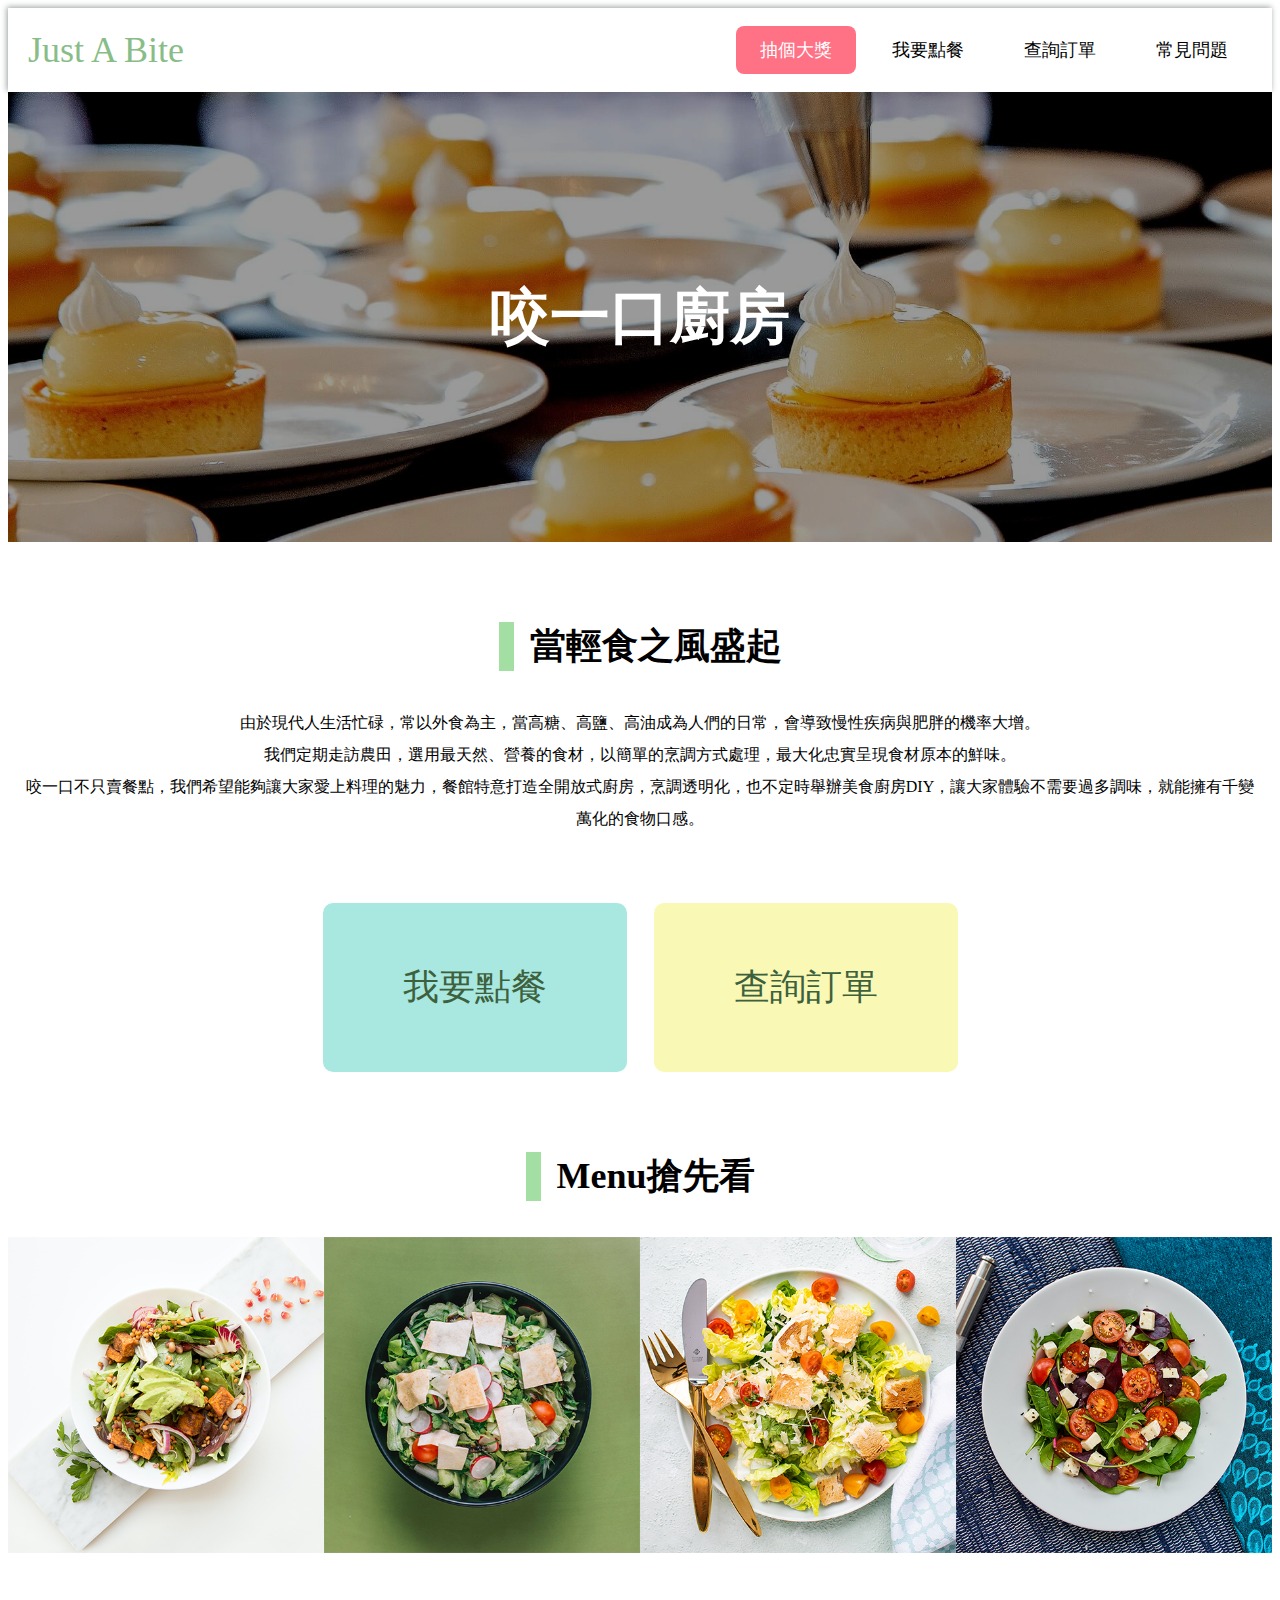
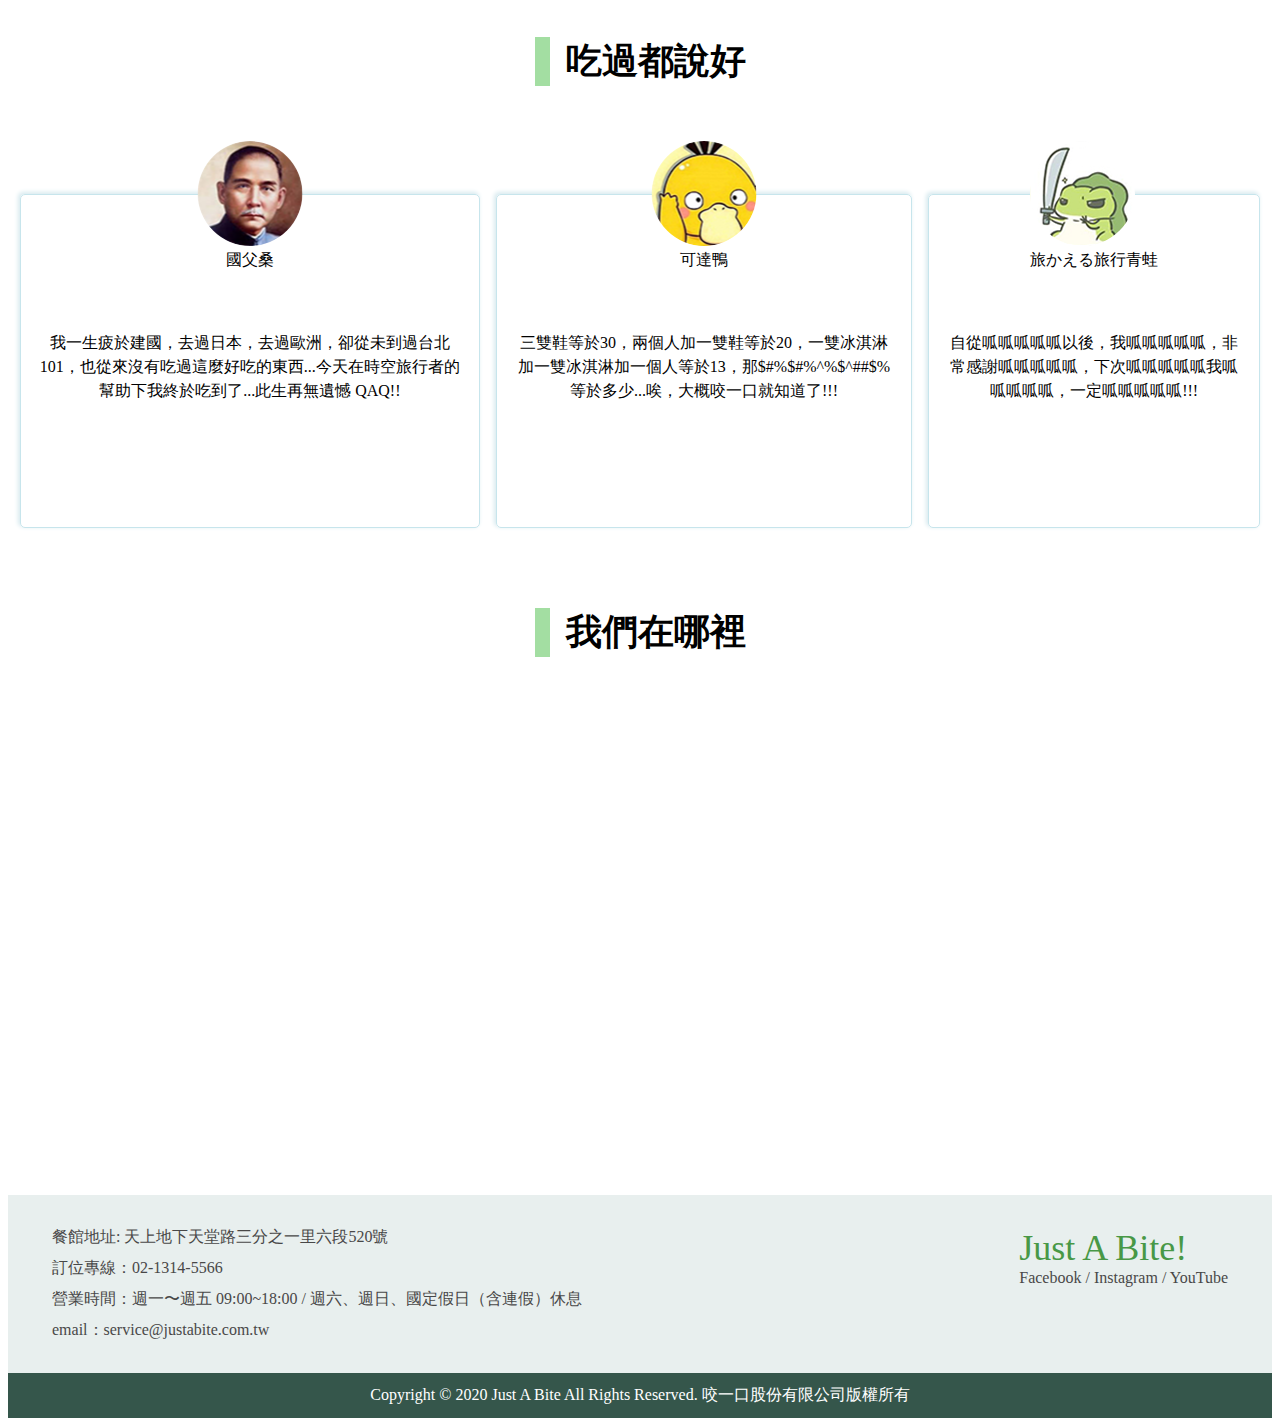
==== homeworks/week6/hw1/index.html @ 58263b22 "hw1 finish" ====
<!doctype html>

<html>
<head>
<meta charset="utf-8">

<title>餐廳官網</title>
<meta name="viewport" content="width=device-width, initial-scale=1.0" />
<link rel="stylesheet" href="https://necolas.github.io/normalize.css/8.0.1/normalize.css" />

<style>

.navbar {
box-shadow: -1.4px -1.4px 6px 0 #97a2a0;
}

.navbar .wrapper {
display: flex;
justify-content : space-between;
align-items: center;
height: 84px;
background: white;
padding: 0px 20px;
}

.navbar__site-name {
color: #88bd87;
font-size: 36px;    
}

.navbar__list {
list-style: none;
margin: 0;
padding: 0;
display: flex;
font-size: 18px;
}

.navbar__list li {
margin-left:12px;
border-radius: 8px;
transition: background 0.1s;
}

.navbar__list li.active, .navbar__list li:hover {
background: #ff7286;
}


.navbar__list li.active a, 
.navbar__list li:hover a {
color:white
}

.navbar__list li a {
display: block;
text-decoration:none ;
color: black;
padding: 12px 24px;
}

.wrapper {
max-width: 1280px;
margin:0 auto;
padding: 0px 12px;
}

.banner {
height: 450px;
position: relative;
background: url(bg.jpg) center/cover no-repeat;
}

.banner:after {
content: '';
position: absolute;
background: rgba(0, 0, 0, 0.4);
top: 0;
left: 0;
right: 0;
bottom: 0;
}

.banner h1 {
display:inline-block;
position: relative;
margin: 0;
color: white;
z-index: 2;
top: 50%;
left: 50%;
transform: translate(-50% , -50%);
font-size: 60px;
font-weight: bold;   
}

h2 {
margin : 0;
}

.section {
text-align: center;
margin-top: 80px;
}

.section__title {
font-size: 36px;
border-left: solid 15px #a3dea2;
display: inline-block;
padding-left: 16px;
margin-bottom: 36px;
}

.section__desc {
font-size: 16px;
line-height: 2em;
margin: 0px 0px 68px 0px; 
}

.button {
padding: 60px 80px;
font-size: 36px;
color: #3e613d;
display: inline-block;
border-radius: 10px;
cursor: pointer;
transition: transform 0.1s;
}

.button:hover {
    transform: scale(1.1);
}

.btn-order {
    background: #a8e8e1;
}

.btn-query {
    margin-left: 23px;
    background: #f9f9b5;
}

.section__images {
    display: flex;
}

.section__images div {
    width: 25%;
}

.section__images img {
    width: 100%;
}

footer {
    margin-top: 48px;
}

.footer__bottom {
    background:  #35564b;
    padding: 12px;
    text-align: center;
    color: white;
    font-size: 16px;
}

.footer__top {
    background: #e8efee;
    padding: 32px;
    color: #484848;
}

.footer__top .wrapper {
    display: flex;
    justify-content: space-between;
}

.footer__info {
    margin-right: 16px;
}

.footer__info div + div {
    margin-top: 10px;
}

.footer__site {
    font-size: 36px;
    color:#489846;
}

.section__comments {
    display: flex;
    margin-top: 72px;
}

.comment {
    border-radius: 5px;
    box-shadow: -1.4px -1.4px 4px 0 #d8eaef;
    border: solid 1px #c7e5ec;
    height: 300px; 
    padding: 16px;
    position: relative;
}

.comment + .comment {
    margin-left: 16px;
}

.comment__avatar {
    width: 105px;
    height: 105px;
    border-radius: 50%;
    overflow: hidden;
}


.comment__avatar img {
width: 100%;
height: 100%;    
}

.comment__author {
display: inline-block;
position: absolute;
top: 18px;
left: 50%;
transform: translate(-50%, -50%);
}

.comment__author p {
margin-top: 5px;
line-height: 18px;
}


.comment__content {
position: relative;
top: 40%;
line-height: 1.5em;

}

@media (max-width: 768px) {
 .navbar .wrapper {
    height: 120px;
    flex-direction: column;
    justify-content: space-between;
    padding: 0px;
}

.navbar__site-name {
    margin-top: 10px;
}

.navbar__list {
    display: flex;
    width: 100%;

}

.navbar__list li {
    flex: 1;
    margin-left: 0;
    border-radius: 0;
    text-align: center;
}

.btn-query {
    margin-left: 0;
    margin-top: 16px;
}

.section__images {
    flex-direction: column;
}

.section__images div {
    width: 100%;
}

.footer__top .wrapper {
    flex-direction: column-reverse;
}

.footer__info {
    margin-right: 0;
    margin-top: 16px;
}

.section__comments {
    flex-direction: column;
}

.comment + .comment {
    margin-left: 0;
    margin-top: 86px;
    }
}


</style>
</head>

<body>
<nav class="navbar">
<div class="wrapper">
<div class="navbar__site-name">  
Just A Bite
</div>
<ul class="navbar__list">
<li class="active"><a href="#">抽個大獎</a></li>
<li><a href="#">我要點餐</a></li>
<li><a href="#">查詢訂單</a></li>
<li><a href="#">常見問題</a></li>
</ul>
</div>
</nav> 

<section class="banner"> 
<h1>咬一口廚房</h1>
</section>
<div class="wrapper">
<section class="section">
<h2 class="section__title">
    當輕食之風盛起
</h2>
<p class="section__desc">
    由於現代人生活忙碌，常以外食為主，當高糖、高鹽、高油成為人們的日常，會導致慢性疾病與肥胖的機率大增。
    <br>
    我們定期走訪農田，選用最天然、營養的食材，以簡單的烹調方式處理，最大化忠實呈現食材原本的鮮味。
    <br>
    咬一口不只賣餐點，我們希望能夠讓大家愛上料理的魅力，餐館特意打造全開放式廚房，烹調透明化，也不定時舉辦美食廚房DIY，讓大家體驗不需要過多調味，就能擁有千變萬化的食物口感。
    <br>
</p>
<div class="buttons">
    <div class="button btn-order">
        我要點餐
    </div>
    <div class="button btn-query">
        查詢訂單
    </div>
</div>
</section>
</div>

<section class="section">
<h2 class="section__title">
Menu搶先看
</h2>

<div class="section__images">
<div><img src="f-001.png" /></div>
<div><img src="f-002.png" /></div>
<div><img src="f-003.png" /></div>
<div><img src="f-004.png" /></div>
</div>
</section>


<div class="wrapper">
    <section class="section">
        <h2 class="section__title">
    吃過都說好
    </h2>
<div class="section__comments">
    <div class="comment">
        <div class="comment__author">
            <div class="comment__avatar">
                 <img src="./avatar.png" />
        </div>
        <p>國父桑</p>
    </div>
<div class="comment__content">
    我一生疲於建國，去過日本，去過歐洲，卻從未到過台北101，也從來沒有吃過這麼好吃的東西...今天在時空旅行者的幫助下我終於吃到了...此生再無遺憾 QAQ!!
    </div>
</div>
<div class="comment">
    <div class="comment__author">
    <div class="comment__avatar">
        <img src="./p-2.png" />
    </div>
    <p>可達鴨</p>
</div>
<div class="comment__content">
    三雙鞋等於30，兩個人加一雙鞋等於20，一雙冰淇淋加一雙冰淇淋加一個人等於13，那$#%$#%^%$^##$%等於多少...唉，大概咬一口就知道了!!!
</div>
</div>


<div class="comment">
    <div class="comment__author">
    <div class="comment__avatar">
        <img src="./p-3.png" />
    </div>
    <p>旅かえる旅行青蛙</p>
</div>
<div class="comment__content">
    自從呱呱呱呱呱以後，我呱呱呱呱呱，非常感謝呱呱呱呱呱，下次呱呱呱呱呱我呱呱呱呱呱，一定呱呱呱呱呱!!!
</div>
</div>
</div>
</section>



<section class="section">
<h2 class="section__title">
    我們在哪裡
</h2>
<iframe src="https://www.google.com/maps/embed?pb=!1m18!1m12!1m3!1d3615.014645502561!2d121.56166261437475!3d25.033577044463787!2m3!1f0!2f0!3f0!3m2!1i1024!2i768!4f13.1!3m3!1m2!1s0x3442abb6da80a7ad%3A0xacc4d11dc963103c!2z5Y-w5YyXMTAx!5e0!3m2!1szh-TW!2stw!4v1622542086193!5m2!1szh-TW!2stw" 
width="100%" height="450" style="border:0;" allowfullscreen="" loading="lazy">
</iframe>
</section>
</div>

<footer>
<div class="footer__top">
<div class="wrapper">
    <div class="footer__info">
    <div>餐館地址: 天上地下天堂路三分之一里六段520號</div>
    <div>訂位專線：02-1314-5566</div>
    <div>營業時間：週一〜週五 09:00~18:00 / 週六、週日、國定假日（含連假）休息</div>
    <div>email：service@justabite.com.tw</div>
    </div>
    <div>
        <div class="footer__site">Just A Bite!</div>
        <div>Facebook / Instagram / YouTube</div>
    </div>
</div>
</div>
<div class="footer__bottom">
Copyright © 2020 Just A Bite All Rights Reserved. 咬一口股份有限公司版權所有 
</div>
</footer>
</body>
</html>
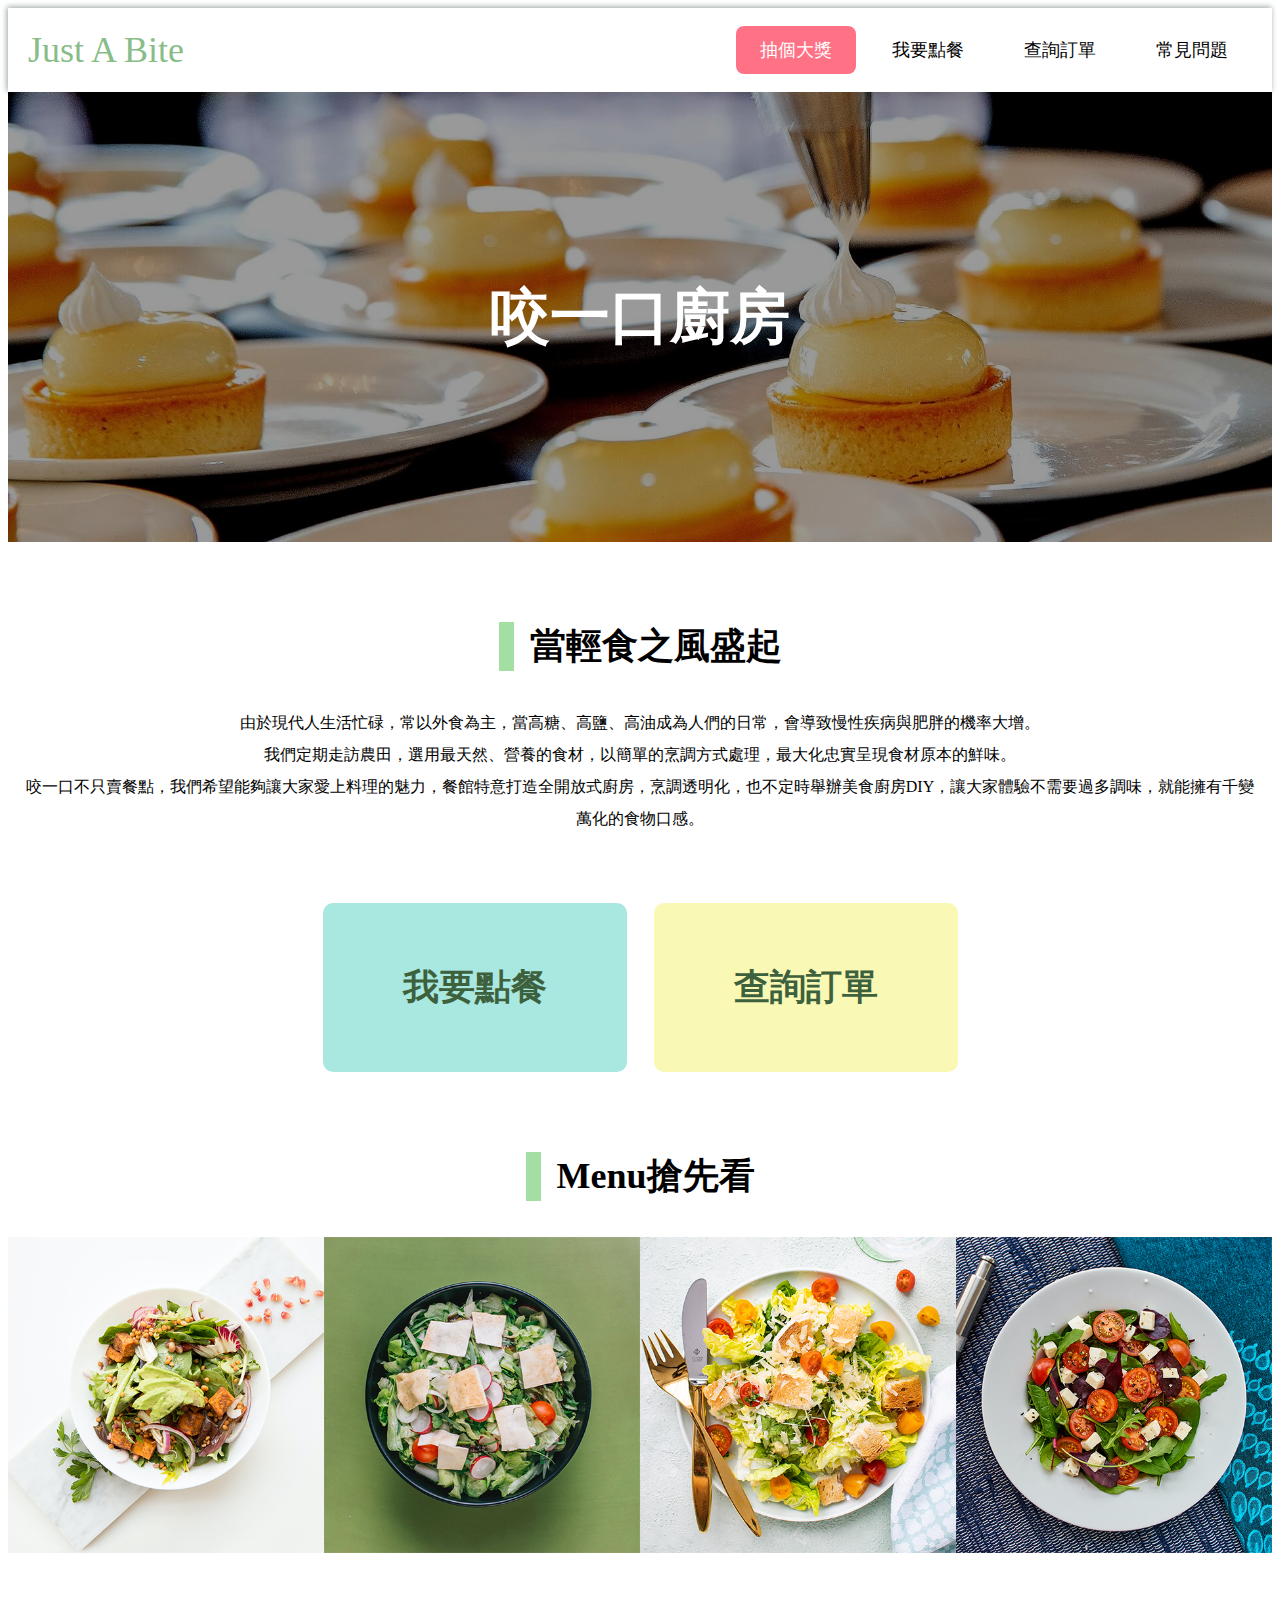
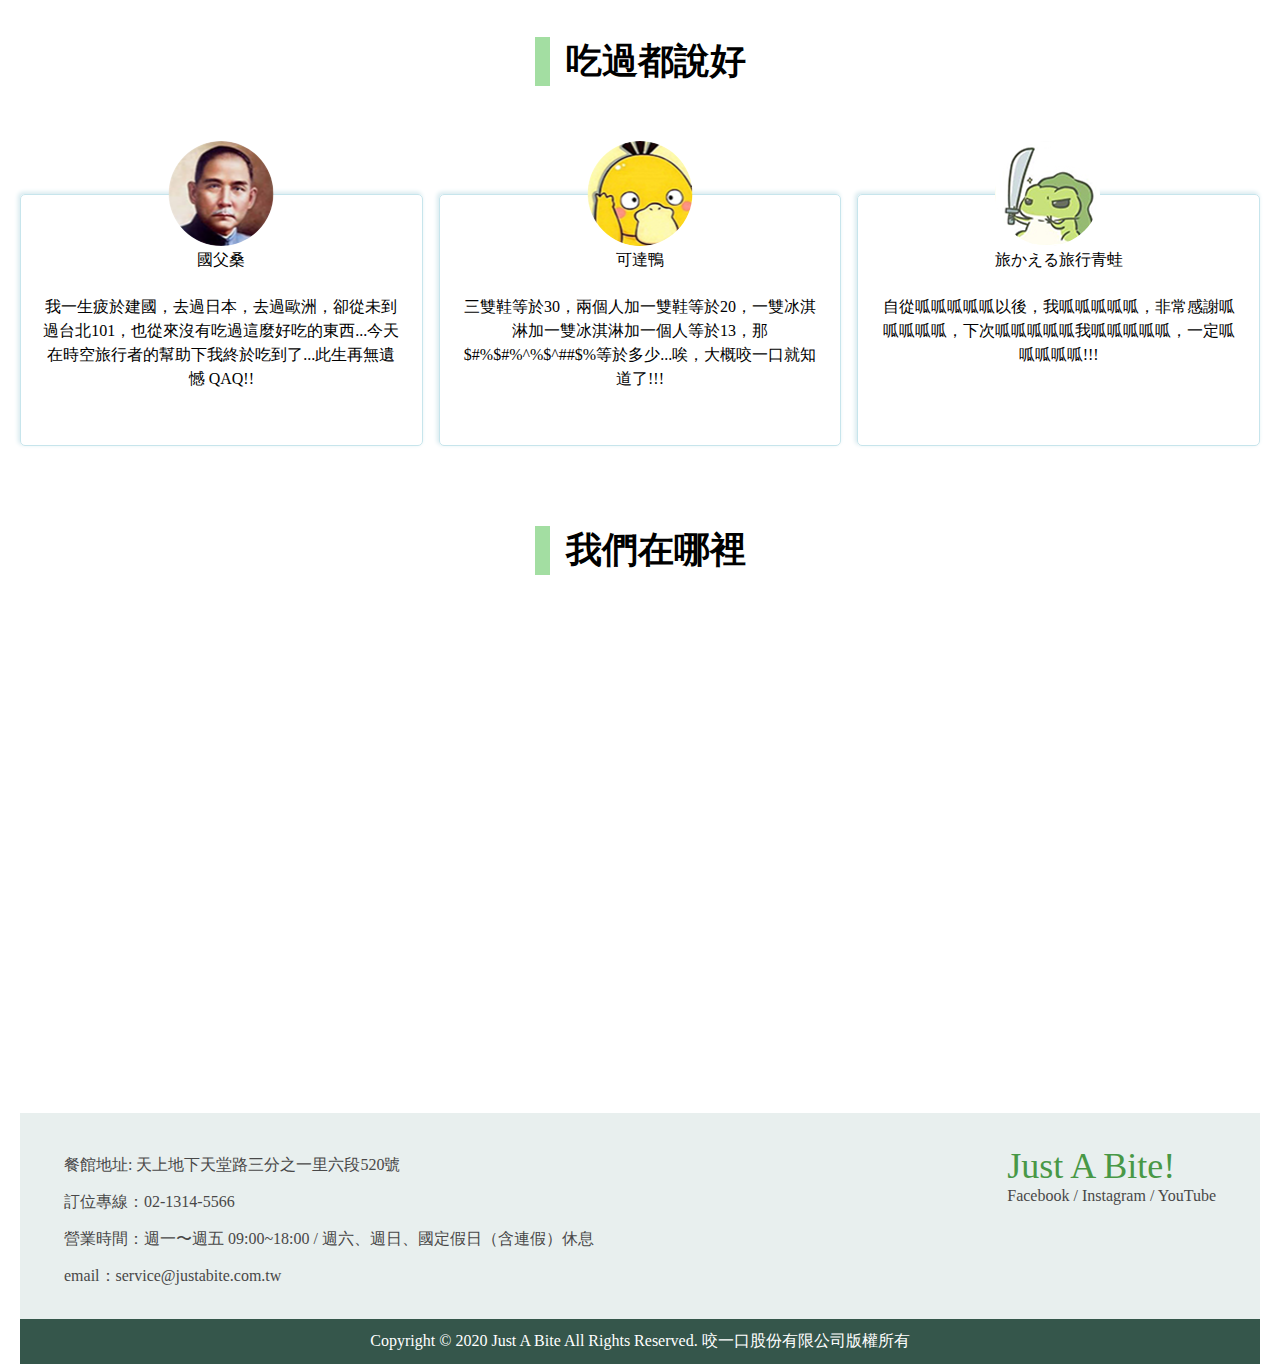
==== commit 2d37aa69: "hw update and finish" ====
--- a/homeworks/week6/hw1/index.html
+++ b/homeworks/week6/hw1/index.html
@@ -11,120 +11,120 @@
 <style>
 
 .navbar {
-box-shadow: -1.4px -1.4px 6px 0 #97a2a0;
+    box-shadow: -1.4px -1.4px 6px 0 #97a2a0;
 }
 
 .navbar .wrapper {
-display: flex;
-justify-content : space-between;
-align-items: center;
-height: 84px;
-background: white;
-padding: 0px 20px;
+    display: flex;
+    justify-content : space-between;
+    align-items: center;
+    height: 84px;
+    background: white;
+    padding: 0px 20px;
 }
 
 .navbar__site-name {
-color: #88bd87;
-font-size: 36px;    
+    color: #88bd87;
+    font-size: 36px;    
 }
 
 .navbar__list {
-list-style: none;
-margin: 0;
-padding: 0;
-display: flex;
-font-size: 18px;
+    list-style: none;
+    margin: 0;
+    padding: 0;
+    display: flex;
+    font-size: 18px;
 }
 
 .navbar__list li {
-margin-left:12px;
-border-radius: 8px;
-transition: background 0.1s;
+    margin-left:12px;
+    border-radius: 8px;
+    transition: background 0.1s;
 }
 
 .navbar__list li.active, .navbar__list li:hover {
-background: #ff7286;
+    background: #ff7286;
 }
 
 
 .navbar__list li.active a, 
 .navbar__list li:hover a {
-color:white
+    color:white
 }
 
 .navbar__list li a {
-display: block;
-text-decoration:none ;
-color: black;
-padding: 12px 24px;
+    display: block;
+    text-decoration:none ;
+    color: black;
+    padding: 12px 24px;
 }
 
 .wrapper {
-max-width: 1280px;
-margin:0 auto;
-padding: 0px 12px;
+    max-width: 1280px;
+    margin:0 auto;
+    padding: 0px 12px;
 }
 
 .banner {
-height: 450px;
-position: relative;
-background: url(bg.jpg) center/cover no-repeat;
+    height: 450px;
+    position: relative;
+    background: url(bg.jpg) center/cover no-repeat;
 }
 
 .banner:after {
-content: '';
-position: absolute;
-background: rgba(0, 0, 0, 0.4);
-top: 0;
-left: 0;
-right: 0;
-bottom: 0;
+    content: '';
+    position: absolute;
+    background: rgba(0, 0, 0, 0.4);
+    top: 0;
+    left: 0;
+    right: 0;
+    bottom: 0;
 }
 
 .banner h1 {
-display:inline-block;
-position: relative;
-margin: 0;
-color: white;
-z-index: 2;
-top: 50%;
-left: 50%;
-transform: translate(-50% , -50%);
-font-size: 60px;
-font-weight: bold;   
+    display:inline-block;
+    position: relative;
+    margin: 0;
+    color: white;
+    z-index: 2;
+    top: 50%;
+    left: 50%;
+    transform: translate(-50% , -50%);
+    font-size: 60px;
+    font-weight: bold;   
 }
 
 h2 {
-margin : 0;
+    margin : 0;
 }
 
 .section {
-text-align: center;
-margin-top: 80px;
+    text-align: center;
+    margin-top: 80px;
 }
 
 .section__title {
-font-size: 36px;
-border-left: solid 15px #a3dea2;
-display: inline-block;
-padding-left: 16px;
-margin-bottom: 36px;
+    font-size: 36px;
+    border-left: solid 15px #a3dea2;
+    display: inline-block;
+    padding-left: 16px;
+    margin-bottom: 36px;
 }
 
 .section__desc {
-font-size: 16px;
-line-height: 2em;
-margin: 0px 0px 68px 0px; 
+    font-size: 16px;
+    line-height: 2em;
+    margin: 0px 0px 68px 0px; 
 }
 
 .button {
-padding: 60px 80px;
-font-size: 36px;
-color: #3e613d;
-display: inline-block;
-border-radius: 10px;
-cursor: pointer;
-transition: transform 0.1s;
+    padding: 60px 80px;
+    font-size: 36px;
+    color: #3e613d;
+    display: inline-block;
+    border-radius: 10px;
+    cursor: pointer;
+    transition: transform 0.1s;
 }
 
 .button:hover {
@@ -133,15 +133,18 @@
 
 .btn-order {
     background: #a8e8e1;
+    font-weight: bold;
 }
 
 .btn-query {
     margin-left: 23px;
     background: #f9f9b5;
+    font-weight: bold;
 }
 
 .section__images {
     display: flex;
+    justify-content: center;
 }
 
 .section__images div {
@@ -152,8 +155,69 @@
     width: 100%;
 }
 
+.section__comments {
+    display: flex;
+    margin-top: 72px;
+}
+
+.comment {
+    border-radius: 5px;
+    box-shadow: -1.4px -1.4px 4px 0 #d8eaef;
+    border: solid 1px #c7e5ec;
+    min-height: 210px; 
+    padding: 20px;
+    position: relative;
+    width: 80%;
+    font-size: 16px;
+}
+
+.comment + .comment {
+    margin-left: 16px;
+}
+
+.comment__avatar {
+    width: 105px;
+    height: 105px;
+    border-radius: 50%;
+    overflow: hidden;
+}
+
+
+.comment__avatar img {
+    width: 100%;
+    height: 100%;    
+}
+
+.comment__author {
+    display: inline-block;
+    position: absolute;
+    top: 18px;
+    left: 50%;
+    transform: translate(-50%, -50%);
+}
+
+.comment__author p {
+    margin-top: 5px;
+    line-height: 18px;
+}
+
+
+.comment__content {
+    position: relative;
+    padding-top: 80px;
+    line-height: 1.5em;
+    letter-spacing: normal;
+}
+
 footer {
     margin-top: 48px;
+}
+
+.footer__top {
+    background: #e8efee;
+    padding: 35px 40px 40px 40px;
+    font-size: 16px;
+    color: #484848;
 }
 
 .footer__bottom {
@@ -177,68 +241,27 @@
 
 .footer__info {
     margin-right: 16px;
+    margin-top: 10px;
 }
 
 .footer__info div + div {
-    margin-top: 10px;
+    margin-top: 16px;
 }
 
 .footer__site {
     font-size: 36px;
     color:#489846;
-}
-
-.section__comments {
-    display: flex;
-    margin-top: 72px;
-}
-
-.comment {
-    border-radius: 5px;
-    box-shadow: -1.4px -1.4px 4px 0 #d8eaef;
-    border: solid 1px #c7e5ec;
-    height: 300px; 
-    padding: 16px;
-    position: relative;
-}
-
-.comment + .comment {
-    margin-left: 16px;
-}
-
-.comment__avatar {
-    width: 105px;
-    height: 105px;
-    border-radius: 50%;
-    overflow: hidden;
-}
-
-
-.comment__avatar img {
-width: 100%;
-height: 100%;    
-}
-
-.comment__author {
-display: inline-block;
-position: absolute;
-top: 18px;
-left: 50%;
-transform: translate(-50%, -50%);
-}
-
-.comment__author p {
-margin-top: 5px;
-line-height: 18px;
-}
-
-
-.comment__content {
-position: relative;
-top: 40%;
-line-height: 1.5em;
-
-}
+    font-family: Questrial;
+}
+
+.footer__bottom {
+    background-color: #35564b;
+    padding: 12px;
+    text-align: center;
+    color: white;
+    font-size: 16px;
+}
+
 
 @media (max-width: 768px) {
  .navbar .wrapper {
@@ -255,7 +278,6 @@
 .navbar__list {
     display: flex;
     width: 100%;
-
 }
 
 .navbar__list li {
@@ -297,140 +319,139 @@
     }
 }
 
-
 </style>
 </head>
 
 <body>
-<nav class="navbar">
-<div class="wrapper">
-<div class="navbar__site-name">  
-Just A Bite
-</div>
-<ul class="navbar__list">
-<li class="active"><a href="#">抽個大獎</a></li>
-<li><a href="#">我要點餐</a></li>
-<li><a href="#">查詢訂單</a></li>
-<li><a href="#">常見問題</a></li>
-</ul>
-</div>
-</nav> 
-
-<section class="banner"> 
-<h1>咬一口廚房</h1>
-</section>
-<div class="wrapper">
-<section class="section">
-<h2 class="section__title">
-    當輕食之風盛起
-</h2>
-<p class="section__desc">
+  <nav class="navbar">
+    <div class="wrapper">
+      <div class="navbar__site-name">  
+        Just A Bite
+      </div>
+        <ul class="navbar__list">
+        <li class="active"><a href="#">抽個大獎</a></li>
+        <li><a href="#">我要點餐</a></li>
+        <li><a href="#">查詢訂單</a></li>
+        <li><a href="#">常見問題</a></li>
+        </ul>
+    </div>
+  </nav> 
+
+  <section class="banner"> 
+    <h1>咬一口廚房</h1>
+  </section>
+  <div class="wrapper">
+    <section class="section">
+      <h2 class="section__title">
+         當輕食之風盛起
+      </h2>
+  <p class="section__desc">
     由於現代人生活忙碌，常以外食為主，當高糖、高鹽、高油成為人們的日常，會導致慢性疾病與肥胖的機率大增。
     <br>
     我們定期走訪農田，選用最天然、營養的食材，以簡單的烹調方式處理，最大化忠實呈現食材原本的鮮味。
     <br>
     咬一口不只賣餐點，我們希望能夠讓大家愛上料理的魅力，餐館特意打造全開放式廚房，烹調透明化，也不定時舉辦美食廚房DIY，讓大家體驗不需要過多調味，就能擁有千變萬化的食物口感。
     <br>
-</p>
-<div class="buttons">
+  </p>
+  <div class="buttons">
     <div class="button btn-order">
         我要點餐
     </div>
     <div class="button btn-query">
         查詢訂單
     </div>
-</div>
-</section>
-</div>
-
-<section class="section">
-<h2 class="section__title">
-Menu搶先看
-</h2>
-
-<div class="section__images">
-<div><img src="f-001.png" /></div>
-<div><img src="f-002.png" /></div>
-<div><img src="f-003.png" /></div>
-<div><img src="f-004.png" /></div>
-</div>
-</section>
-
-
-<div class="wrapper">
+  </div>
+    </section>
+  </div>
+
+  <section class="section">
+    <h2 class="section__title">
+        Menu搶先看
+    </h2>
+
+  <div class="section__images">
+    <div><img src="f-001.png" /></div>
+    <div><img src="f-002.png" /></div>
+    <div><img src="f-003.png" /></div>
+    <div><img src="f-004.png" /></div>
+  </div>
+  </section>
+
+
+  <div class="wrapper">
+    <section class="section">
+      <h2 class="section__title">
+        吃過都說好
+      </h2>
+  <div class="section__comments">
+    <div class="comment">
+      <div class="comment__author">
+        <div class="comment__avatar">
+          <img src="./avatar.png" />
+        </div>
+          <p>國父桑</p>
+      </div>
+        <div class="comment__content">
+         我一生疲於建國，去過日本，去過歐洲，卻從未到過台北101，也從來沒有吃過這麼好吃的東西...今天在時空旅行者的幫助下我終於吃到了...此生再無遺憾 QAQ!!
+        </div>
+    </div>
+  <div class="comment">
+    <div class="comment__author">
+        <div class="comment__avatar">
+            <img src="./p-2.png" />
+        </div>
+           <p>可達鴨</p>
+    </div>
+        <div class="comment__content">
+        三雙鞋等於30，兩個人加一雙鞋等於20，一雙冰淇淋加一雙冰淇淋加一個人等於13，那$#%$#%^%$^##$%等於多少...唉，大概咬一口就知道了!!!
+        </div>
+  </div>
+
+
+  <div class="comment">
+    <div class="comment__author">
+      <div class="comment__avatar">
+        <img src="./p-3.png" />
+      </div>
+    <p>旅かえる旅行青蛙</p>
+    </div>
+        <div class="comment__content">
+         自從呱呱呱呱呱以後，我呱呱呱呱呱，非常感謝呱呱呱呱呱，下次呱呱呱呱呱我呱呱呱呱呱，一定呱呱呱呱呱!!!
+        </div>
+  </div>
+  </div>
+  </section>
+
+
+  <div class="wrapper">
     <section class="section">
         <h2 class="section__title">
-    吃過都說好
-    </h2>
-<div class="section__comments">
-    <div class="comment">
-        <div class="comment__author">
-            <div class="comment__avatar">
-                 <img src="./avatar.png" />
-        </div>
-        <p>國父桑</p>
-    </div>
-<div class="comment__content">
-    我一生疲於建國，去過日本，去過歐洲，卻從未到過台北101，也從來沒有吃過這麼好吃的東西...今天在時空旅行者的幫助下我終於吃到了...此生再無遺憾 QAQ!!
-    </div>
-</div>
-<div class="comment">
-    <div class="comment__author">
-    <div class="comment__avatar">
-        <img src="./p-2.png" />
-    </div>
-    <p>可達鴨</p>
-</div>
-<div class="comment__content">
-    三雙鞋等於30，兩個人加一雙鞋等於20，一雙冰淇淋加一雙冰淇淋加一個人等於13，那$#%$#%^%$^##$%等於多少...唉，大概咬一口就知道了!!!
-</div>
-</div>
-
-
-<div class="comment">
-    <div class="comment__author">
-    <div class="comment__avatar">
-        <img src="./p-3.png" />
-    </div>
-    <p>旅かえる旅行青蛙</p>
-</div>
-<div class="comment__content">
-    自從呱呱呱呱呱以後，我呱呱呱呱呱，非常感謝呱呱呱呱呱，下次呱呱呱呱呱我呱呱呱呱呱，一定呱呱呱呱呱!!!
-</div>
-</div>
-</div>
-</section>
-
-
-
-<section class="section">
-<h2 class="section__title">
-    我們在哪裡
-</h2>
-<iframe src="https://www.google.com/maps/embed?pb=!1m18!1m12!1m3!1d3615.014645502561!2d121.56166261437475!3d25.033577044463787!2m3!1f0!2f0!3f0!3m2!1i1024!2i768!4f13.1!3m3!1m2!1s0x3442abb6da80a7ad%3A0xacc4d11dc963103c!2z5Y-w5YyXMTAx!5e0!3m2!1szh-TW!2stw!4v1622542086193!5m2!1szh-TW!2stw" 
-width="100%" height="450" style="border:0;" allowfullscreen="" loading="lazy">
-</iframe>
-</section>
-</div>
+             我們在哪裡
+        </h2>
+        <iframe src="https://www.google.com/maps/embed?pb=!1m18!1m12!1m3!1d3615.014645502561!2d121.56166261437475!3d25.033577044463787!2m3!1f0!2f0!3f0!3m2!1i1024!2i768!4f13.1!3m3!1m2!1s0x3442abb6da80a7ad%3A0xacc4d11dc963103c!2z5Y-w5YyXMTAx!5e0!3m2!1szh-TW!2stw!4v1622542086193!5m2!1szh-TW!2stw" 
+                    width="100%" height="450" style="border:0;" allowfullscreen="" loading="lazy">
+        </iframe>
+    </section>
+  </div>
 
 <footer>
-<div class="footer__top">
-<div class="wrapper">
-    <div class="footer__info">
-    <div>餐館地址: 天上地下天堂路三分之一里六段520號</div>
-    <div>訂位專線：02-1314-5566</div>
-    <div>營業時間：週一〜週五 09:00~18:00 / 週六、週日、國定假日（含連假）休息</div>
-    <div>email：service@justabite.com.tw</div>
-    </div>
+  <div class="footer__top">
+    <div class="wrapper">
+        <div class="footer__info">
+          <div>餐館地址: 天上地下天堂路三分之一里六段520號</div>
+          <div>訂位專線：02-1314-5566</div>
+          <div>營業時間：週一〜週五 09:00~18:00 / 週六、週日、國定假日（含連假）休息</div>
+          <div>email：service@justabite.com.tw</div>
+        </div>
     <div>
         <div class="footer__site">Just A Bite!</div>
         <div>Facebook / Instagram / YouTube</div>
     </div>
-</div>
-</div>
-<div class="footer__bottom">
-Copyright © 2020 Just A Bite All Rights Reserved. 咬一口股份有限公司版權所有 
-</div>
+    </div>
+  </div>
+    <div class="footer__bottom">
+        Copyright © 2020 Just A Bite All Rights Reserved. 咬一口股份有限公司版權所有 
+    </div>
 </footer>
 </body>
 </html>